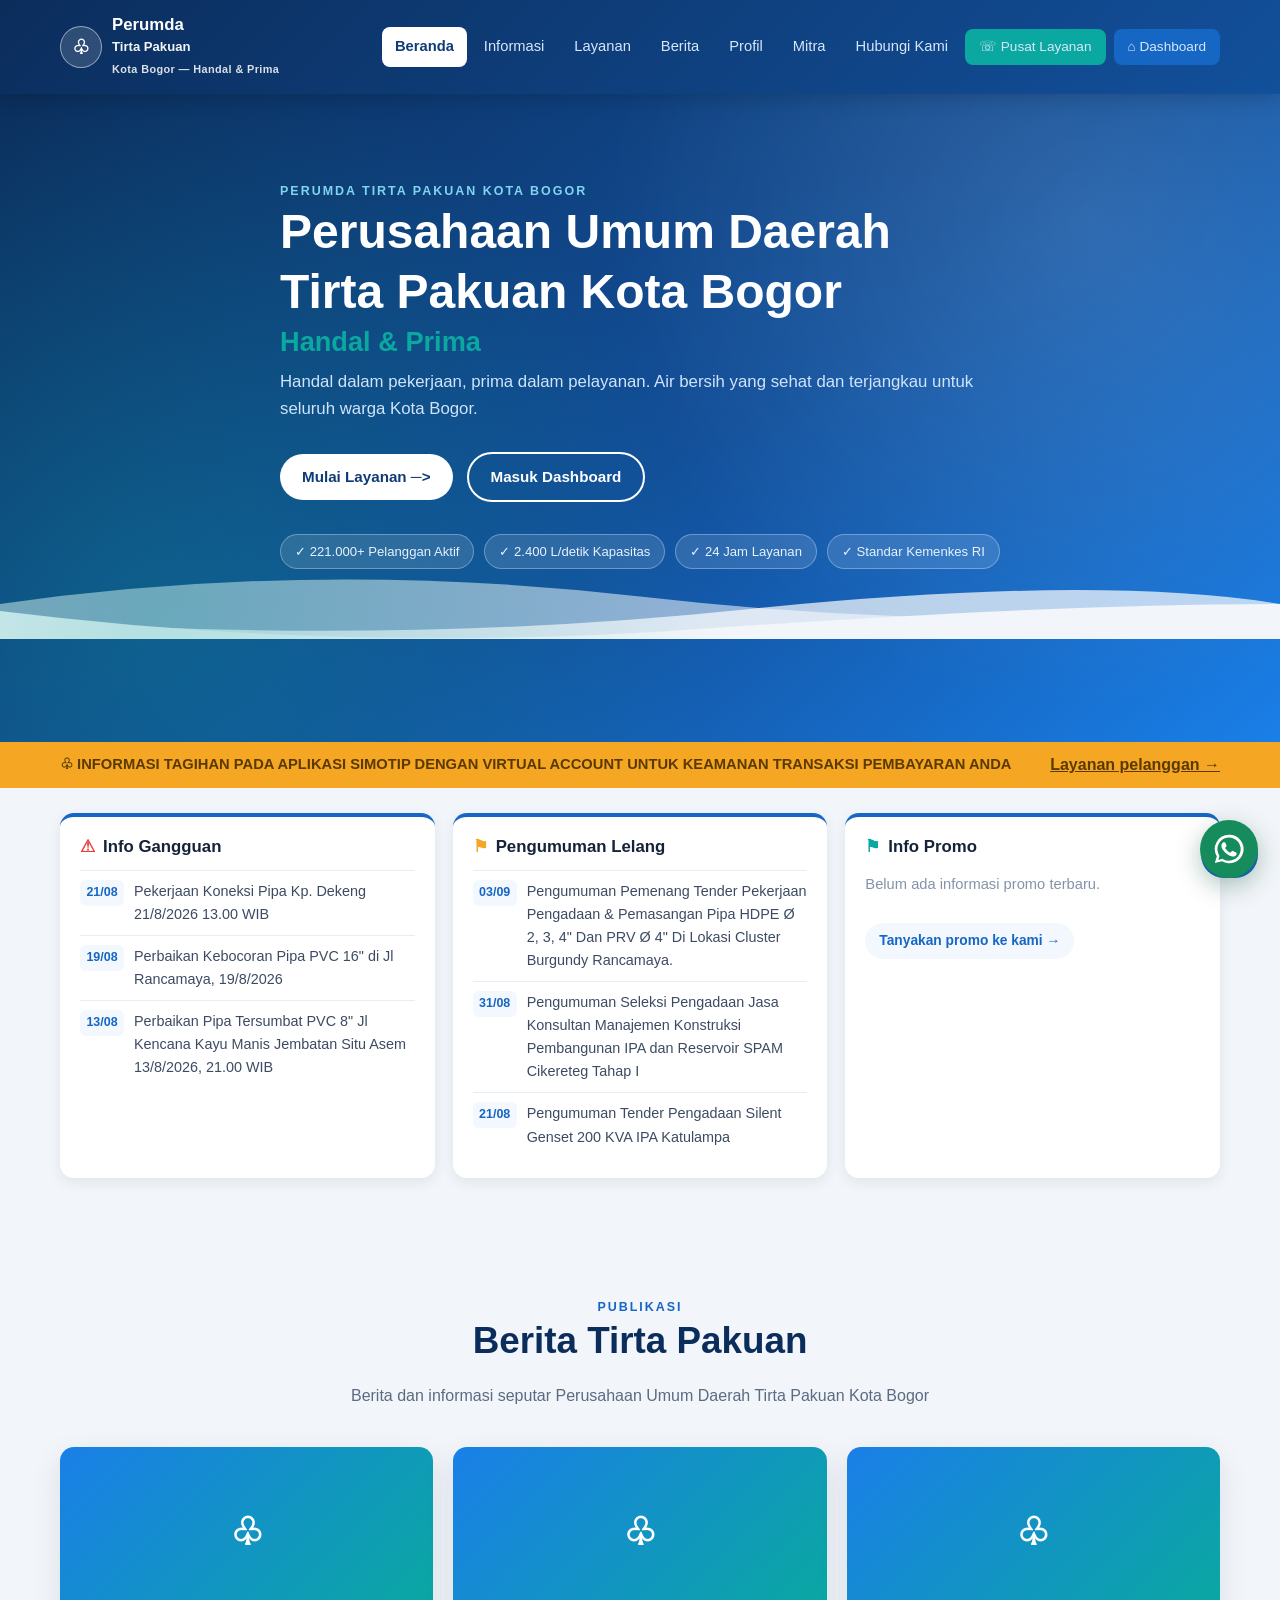
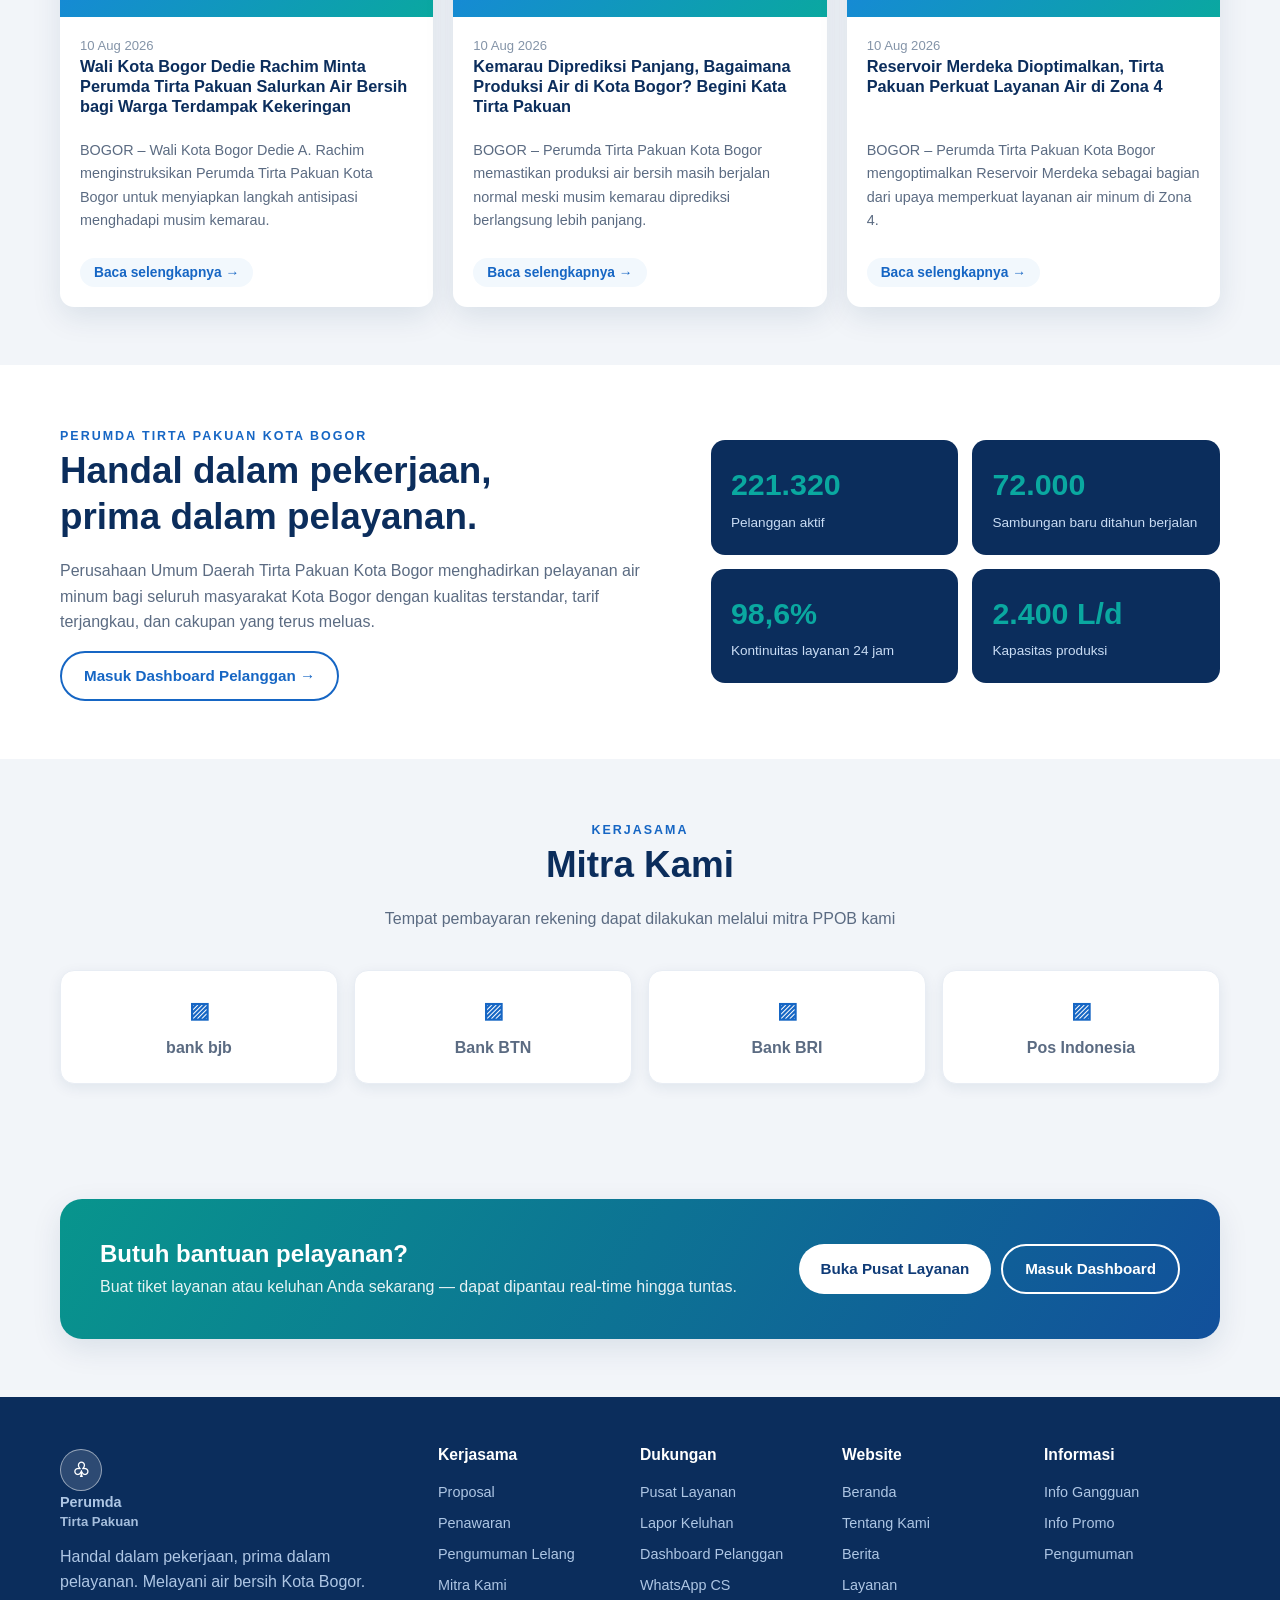
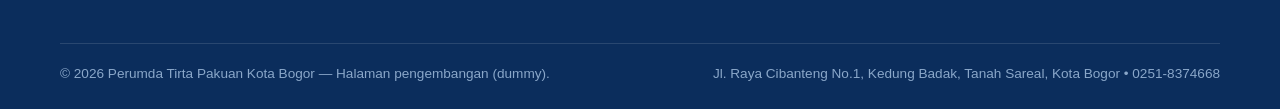
==== index.html @ 68ece41f "saved" ====
<!DOCTYPE html>
<html lang="id">
<head>
<meta charset="UTF-8">
<meta name="viewport" content="width=device-width, initial-scale=1">
<title>Perumda Tirta Pakuan Kota Bogor — Handal & Prima</title>
<link rel="icon" href="data:image/svg+xml,<svg xmlns='http://www.w3.org/2000/svg' viewBox='0 0 100 100'><circle cx='50' cy='50' r='48' fill='%230f3b77'/><text x='50' y='68' font-size='52' text-anchor='middle' fill='%23fff'>♧</text></svg>">
<link rel="stylesheet" href="css/style.css">
</head>
<body>
<header class="site-header" id="top">
  <div class="container nav-bar">
    <a class="brand" href="index.html" aria-label="Tirta Pakuan beranda">
      <span class="brand-logo">♧</span>
      <span>Perumda <b>Tirta Pakuan</b><small>Kota Bogor — Handal & Prima</small></span>
    </a>
    <button class="menu-toggle" aria-label="Buka navigasi" aria-expanded="false">☰</button>
    <nav class="nav-links" aria-label="Navigasi utama" id="mainNav">
      <a href="#beranda" class="active">Beranda</a>
      <a href="#informasi">Informasi</a>
      <a href="layanan.html">Layanan</a>
      <a href="#berita">Berita</a>
      <a href="#profil">Profil</a>
      <a href="#mitra">Mitra</a>
      <a href="#kontak">Hubungi Kami</a>
      <div class="nav-actions">
        <a class="btn teal small" href="ticketing.html">☏ Pusat Layanan</a>
        <a class="btn small" href="dashboard.html">⌂ Dashboard</a>
      </div>
    </nav>
  </div>
</header>

<main>
  <section class="hero" id="beranda">
    <div class="container hero-content">
      <span class="eyebrow" style="color:#7fd4ee">PERUMDA TIRTA PAKUAN KOTA BOGOR</span>
      <h1>Perusahaan Umum Daerah<br>Tirta Pakuan Kota Bogor</h1>
      <h2>Handal &amp; Prima</h2>
      <p>Handal dalam pekerjaan, prima dalam pelayanan. Air bersih yang sehat dan terjangkau untuk seluruh warga Kota Bogor.</p>
      <div class="hero-actions">
        <a class="btn white" href="layanan.html">Mulai Layanan ─></a>
        <a class="btn ghost" href="dashboard.html" style="border-color:#fff;color:#fff">Masuk Dashboard</a>
      </div>
      <div class="hero-badges">
        <span>✓ 221.000+ Pelanggan Aktif</span>
        <span>✓ 2.400 L/detik Kapasitas</span>
        <span>✓ 24 Jam Layanan</span>
        <span>✓ Standar Kemenkes RI</span>
      </div>
    </div>
    <svg class="wave" viewBox="0 0 1920 140" preserveAspectRatio="none" aria-hidden="true">
      <path fill="#ffffff88" d="M0 70 Q470 -20 960 55 T1920 75 V140 H0Z"></path>
      <path fill="#ffffffb3" d="M0 100 Q580 155 1110 82 T1920 70 V140 H0Z"></path>
      <path fill="#f2f5f9" d="M0 84 Q520 170 1050 120 T1920 70 V140 H0Z"></path>
    </svg>
  </section>

  <div class="ticker">
    <div class="container ticker-inner">
      <p>♧ INFORMASI TAGIHAN PADA APLIKASI SIMOTIP DENGAN VIRTUAL ACCOUNT UNTUK KEAMANAN TRANSAKSI PEMBAYARAN ANDA</p>
      <a href="layanan.html">Layanan pelanggan →</a>
    </div>
  </div>

  <section class="information" id="informasi" style="padding-top:1.6rem">
    <div class="container">
      <div class="info-grid">
        <article class="info-card">
          <h3><span class="info-icon" style="color:var(--danger)">⚠</span>Info Gangguan</h3>
          <a class="info-row" href="ticketing.html"><time>21/08</time><span>Pekerjaan Koneksi Pipa Kp. Dekeng<br>21/8/2026 13.00 WIB</span></a>
          <a class="info-row" href="ticketing.html"><time>19/08</time><span>Perbaikan Kebocoran Pipa PVC 16&quot; di Jl Rancamaya, 19/8/2026</span></a>
          <a class="info-row" href="ticketing.html"><time>13/08</time><span>Perbaikan Pipa Tersumbat PVC 8&quot; Jl Kencana Kayu Manis Jembatan Situ Asem 13/8/2026, 21.00 WIB</span></a>
        </article>
        <article class="info-card">
          <h3><span class="info-icon">⚑</span>Pengumuman Lelang</h3>
          <a class="info-row" href="#berita"><time>03/09</time><span>Pengumuman Pemenang Tender Pekerjaan Pengadaan &amp; Pemasangan Pipa HDPE Ø 2, 3, 4&quot; Dan PRV Ø 4&quot; Di Lokasi Cluster Burgundy Rancamaya.</span></a>
          <a class="info-row" href="#berita"><time>31/08</time><span>Pengumuman Seleksi Pengadaan Jasa Konsultan Manajemen Konstruksi Pembangunan IPA dan Reservoir SPAM Cikereteg Tahap I</span></a>
          <a class="info-row" href="#berita"><time>21/08</time><span>Pengumuman Tender Pengadaan Silent Genset 200 KVA IPA Katulampa</span></a>
        </article>
        <article class="info-card promo">
          <h3><span class="info-icon" style="color:var(--teal-500)">⚑</span>Info Promo</h3>
          <p class="empty">Belum ada informasi promo terbaru.</p>
          <a class="read" href="ticketing.html" style="margin-top:12px;display:inline-block">Tanyakan promo ke kami →</a>
        </article>
      </div>
    </div>
  </section>

  <section class="information" id="berita">
    <div class="container">
      <div class="section-heading">
        <span class="eyebrow">PUBLIKASI</span>
        <h2>Berita Tirta Pakuan</h2>
        <p>Berita dan informasi seputar Perusahaan Umum Daerah Tirta Pakuan Kota Bogor</p>
      </div>
      <div class="news-grid">
        <article class="news-card">
          <div class="news-img">♧</div>
          <div class="news-body">
            <time>10 Aug 2026</time>
            <h3>Wali Kota Bogor Dedie Rachim Minta Perumda Tirta Pakuan Salurkan Air Bersih bagi Warga Terdampak Kekeringan</h3>
            <p>BOGOR – Wali Kota Bogor Dedie A. Rachim menginstruksikan Perumda Tirta Pakuan Kota Bogor untuk menyiapkan langkah antisipasi menghadapi musim kemarau.</p>
            <button class="read" data-article="0">Baca selengkapnya <span>→</span></button>
          </div>
        </article>
        <article class="news-card">
          <div class="news-img">♧</div>
          <div class="news-body">
            <time>10 Aug 2026</time>
            <h3>Kemarau Diprediksi Panjang, Bagaimana Produksi Air di Kota Bogor? Begini Kata Tirta Pakuan</h3>
            <p>BOGOR – Perumda Tirta Pakuan Kota Bogor memastikan produksi air bersih masih berjalan normal meski musim kemarau diprediksi berlangsung lebih panjang.</p>
            <button class="read" data-article="1">Baca selengkapnya <span>→</span></button>
          </div>
        </article>
        <article class="news-card">
          <div class="news-img">♧</div>
          <div class="news-body">
            <time>10 Aug 2026</time>
            <h3>Reservoir Merdeka Dioptimalkan, Tirta Pakuan Perkuat Layanan Air di Zona 4</h3>
            <p>BOGOR – Perumda Tirta Pakuan Kota Bogor mengoptimalkan Reservoir Merdeka sebagai bagian dari upaya memperkuat layanan air minum di Zona 4.</p>
            <button class="read" data-article="2">Baca selengkapnya <span>→</span></button>
          </div>
        </article>
      </div>
    </div>
  </section>

  <section class="profile" id="profil" style="background:#fff">
    <div class="container profile-grid">
      <div>
        <span class="eyebrow">PERUMDA TIRTA PAKUAN KOTA BOGOR</span>
        <h2 style="font-size:clamp(1.6rem,3vw,2.3rem);color:var(--blue-900)">Handal dalam pekerjaan,<br>prima dalam pelayanan.</h2>
        <p style="color:var(--gray-600)">Perusahaan Umum Daerah Tirta Pakuan Kota Bogor menghadirkan pelayanan air minum bagi seluruh masyarakat Kota Bogor dengan kualitas terstandar, tarif terjangkau, dan cakupan yang terus meluas.</p>
        <a class="btn ghost" href="dashboard.html">Masuk Dashboard Pelanggan →</a>
      </div>
      <div class="profile-cards">
        <div class="profile-card"><div class="num">221.320</div><span>Pelanggan aktif</span></div>
        <div class="profile-card"><div class="num">72.000</div><span>Sambungan baru ditahun berjalan</span></div>
        <div class="profile-card"><div class="num">98,6%</div><span>Kontinuitas layanan 24 jam</span></div>
        <div class="profile-card"><div class="num">2.400 L/d</div><span>Kapasitas produksi</span></div>
      </div>
    </div>
  </section>

  <section class="partners" id="mitra">
    <div class="container">
      <div class="section-heading">
        <span class="eyebrow">KERJASAMA</span>
        <h2>Mitra Kami</h2>
        <p>Tempat pembayaran rekening dapat dilakukan melalui mitra PPOB kami</p>
      </div>
      <div class="partner-grid">
        <div class="partner"><span class="mark">▨</span>bank bjb</div>
        <div class="partner"><span class="mark">▨</span>Bank BTN</div>
        <div class="partner"><span class="mark">▨</span>Bank BRI</div>
        <div class="partner"><span class="mark">▨</span>Pos Indonesia</div>
      </div>
    </div>
  </section>

  <section>
    <div class="container">
      <div class="cta-banner">
        <div>
          <h2>Butuh bantuan pelayanan?</h2>
          <p>Buat tiket layanan atau keluhan Anda sekarang — dapat dipantau real-time hingga tuntas.</p>
        </div>
        <div style="display:flex;gap:10px;flex-wrap:wrap">
          <a class="btn white" href="ticketing.html">Buka Pusat Layanan</a>
          <a class="btn ghost" href="dashboard.html" style="border-color:#fff;color:#fff">Masuk Dashboard</a>
        </div>
      </div>
    </div>
  </section>
</main>

<footer class="site-footer" id="kontak">
  <div class="container">
    <div class="footer-grid">
      <div class="footer-brand">
        <a class="brand" href="#top"><span class="brand-logo">♧</span> <span>Perumda <b>Tirta Pakuan</b></span></a>
        <p style="margin-top:10px">Handal dalam pekerjaan, prima dalam pelayanan. Melayani air bersih Kota Bogor.</p>
      </div>
      <div>
        <h3>Kerjasama</h3>
        <a href="#mitra">Proposal</a>
        <a href="#mitra">Penawaran</a>
        <a href="#berita">Pengumuman Lelang</a>
        <a href="#mitra">Mitra Kami</a>
      </div>
      <div>
        <h3>Dukungan</h3>
        <a href="ticketing.html">Pusat Layanan</a>
        <a href="ticketing.html?type=keluhan">Lapor Keluhan</a>
        <a href="dashboard.html">Dashboard Pelanggan</a>
        <a href="https://wa.me/6285810818437?text=Halo%20CS%20Tirta%20Pakuan%2C%20saya%20ingin%20bertanya%20tentang%20layanan%20pelanggan." target="_blank" rel="noopener noreferrer">WhatsApp CS</a>
      </div>
      <div>
        <h3>Website</h3>
        <a href="#beranda">Beranda</a>
        <a href="#profil">Tentang Kami</a>
        <a href="#berita">Berita</a>
        <a href="layanan.html">Layanan</a>
      </div>
      <div>
        <h3>Informasi</h3>
        <a href="#informasi">Info Gangguan</a>
        <a href="#informasi">Info Promo</a>
        <a href="#informasi">Pengumuman</a>
      </div>
    </div>
    <div class="footer-bottom">
      <span>© 2026 Perumda Tirta Pakuan Kota Bogor — Halaman pengembangan (dummy).</span>
      <span>Jl. Raya Cibanteng No.1, Kedung Badak, Tanah Sareal, Kota Bogor • 0251-8374668</span>
    </div>
  </div>
</footer>

<a class="btn back-top" href="#top" aria-label="Kembali ke atas">⌃</a>

<div class="modal-backdrop" id="article-modal">
  <div class="modal modal-xl">
    <div class="modal-head">
      <h3 id="article-title"></h3>
      <button class="modal-close" data-close="article-modal" aria-label="Tutup">×</button>
    </div>
    <div class="news-img" style="height:120px"></div>
    <div class="mt-2"><time class="muted small" id="article-date"></time></div>
    <p id="article-text" style="color:var(--gray-600);margin-top:8px"></p>
    <p class="small muted">Ringkasan berdasarkan referensi yang diberikan — versi pengembangan dummy.</p>
  </div>
</div>

<script src="js/main.js"></script>
<script>
  const ARTICLES = [
    {
      title: "Wali Kota Bogor Minta Tirta Pakuan Salurkan Air Bersih bagi Warga Terdampak Kekeringan",
      date: "10 Aug 2026",
      text: "BOGOR – Wali Kota Bogor Dedie A. Rachim menginstruksikan Perumda Tirta Pakuan Kota Bogor untuk menyiapkan langkah antisipasi menghadapi musim kemarau yang diprediksi berlangsung panjang. Perumda menyiapkan armada mobil tangki siaga untuk wilayah yang dilaporkan mengalami kekeringan, berkoordinasi dengan kecamatan dan kelurahan setempat."
    },
    {
      title: "Kemarau Diprediksi Panjang, Bagaimana Produksi Air di Kota Bogor?",
      date: "10 Aug 2026",
      text: "BOGOR – Perumda Tirta Pakuan Kota Bogor memastikan produksi air bersih masih berjalan normal meski musim kemarau diprediksi lebih panjang. Seluruh instalasi pengolahan air (IPA) beroperasi sesuai kapasitas dan pihaknya mengimbau pelanggan untuk bijak menggunakan air."
    },
    {
      title: "Reservoir Merdeka Dioptimalkan, Tirta Pakuan Perkuat Layanan Air di Zona 4",
      date: "10 Aug 2026",
      text: "BOGOR – Perumda Tirta Pakuan Kota Bogor mengoptimalkan Reservoir Merdeka sebagai bagian dari upaya memperkuat layanan air minum di Zona 4. Optimalisasi bertujuan meningkatkan tekanan dan kontinuitas pasokan bagi pelanggan di kawasan tersebut."
    }
  ];

  document.querySelectorAll('.menu-toggle').forEach(btn => btn.addEventListener('click', () => document.getElementById('mainNav').classList.toggle('open')));

  document.querySelectorAll('.nav-links a').forEach(a => a.addEventListener('click', () => {
    document.querySelectorAll('.nav-links a').forEach(x => x.classList.remove('active'));
    a.classList.add('active');
    document.getElementById('mainNav').classList.remove('open');
  }));

  function openArticle(i) {
    const a = ARTICLES[i];
    document.getElementById('article-title').textContent = a.title;
    document.getElementById('article-date').textContent = a.date;
    document.getElementById('article-text').textContent = a.text;
    document.getElementById('article-modal').classList.add('open');
  }
  document.querySelectorAll('.read[data-article]').forEach(b => b.addEventListener('click', () => openArticle(Number(b.dataset.article))));
  document.querySelectorAll('[data-close]').forEach(b => b.addEventListener('click', () => document.getElementById(b.dataset.close).classList.remove('open')));
</script>
</body>
</html>
---- css/style.css ----
:root {
  --blue-900: #0b2d5c;
  --blue-800: #0f3b77;
  --blue-700: #12509b;
  --blue-600: #1666c4;
  --blue-500: #1a7fe8;
  --blue-100: #e1effa;
  --blue-50: #f2f8fd;
  --teal-500: #0aa8a0;
  --teal-600: #08958d;
  --amber: #f5a623;
  --amber-bg: #fff7e6;
  --danger: #e5403c;
  --danger-bg: #fdeeec;
  --green: #2e9d5b;
  --green-bg: #eaf8f0;
  --gray-900: #152238;
  --gray-700: #3d4b62;
  --gray-600: #5b6b82;
  --gray-500: #8494a8;
  --gray-300: #d9e0ea;
  --gray-200: #e8edf4;
  --gray-100: #f2f5f9;
  --white: #ffffff;
  --radius: 14px;
  --radius-sm: 9px;
  --shadow: 0 10px 30px rgba(11, 45, 92, 0.10);
  --shadow-sm: 0 4px 14px rgba(11, 45, 92, 0.08);
}

* { box-sizing: border-box; }

html { scroll-behavior: smooth; }

body {
  margin: 0;
  font-family: "Segoe UI", -apple-system, BlinkMacSystemFont, Roboto, Helvetica, Arial, sans-serif;
  color: var(--gray-900);
  background: var(--gray-100);
  line-height: 1.6;
}

a { color: var(--blue-600); text-decoration: none; }
a:hover { text-decoration: none; }

img { max-width: 100%; }

.container { width: min(1160px, 92%); margin: 0 auto; }

h1, h2, h3, h4 { line-height: 1.25; margin: 0 0 0.5em; }

button { font-family: inherit; }

/* ---------- Buttons ---------- */
.btn {
  display: inline-flex;
  align-items: center;
  justify-content: center;
  gap: 8px;
  padding: 11px 22px;
  border-radius: 999px;
  border: none;
  cursor: pointer;
  font-weight: 600;
  font-size: 0.95rem;
  transition: 0.2s;
  background: var(--blue-600);
  color: #fff;
  text-decoration: none;
}
.btn:hover { background: var(--blue-700); color: #fff; transform: translateY(-1px); }
.btn.ghost { background: transparent; color: var(--blue-600); border: 2px solid var(--blue-600); }
.btn.ghost:hover { background: var(--blue-50); }
.btn.white { background: #fff; color: var(--blue-800); }
.btn.white:hover { background: var(--blue-100); }
.btn.teal { background: var(--teal-500); }
.btn.teal:hover { background: var(--teal-600); }
.btn.danger { background: var(--danger); }
.btn.danger:hover { background: #c83430; }
.btn.small { padding: 7px 14px; font-size: 0.85rem; }
.btn.block { width: 100%; }
.btn[disabled] { opacity: 0.5; cursor: not-allowed; transform: none; }

.eyebrow {
  text-transform: uppercase;
  letter-spacing: 2px;
  font-size: 0.78rem;
  font-weight: 700;
  color: var(--blue-600);
}

.section-heading { text-align: center; max-width: 680px; margin: 0 auto 2.4rem; }
.section-heading h2 { font-size: clamp(1.7rem, 3vw, 2.3rem); color: var(--blue-900); }
.section-heading p { color: var(--gray-600); margin: 0; }

section { padding: 3.6rem 0; }

/* ---------- Header ---------- */
.site-header {
  background: linear-gradient(135deg, var(--blue-900), var(--blue-700));
  position: sticky;
  top: 0;
  z-index: 50;
  box-shadow: 0 4px 20px rgba(0,0,0,0.18);
}
.nav-bar {
  display: flex;
  align-items: center;
  justify-content: space-between;
  gap: 18px;
  padding: 12px 0;
}
.brand { display: flex; align-items: center; gap: 10px; color: #fff; font-weight: 800; font-size: 1.05rem; }
.brand-logo {
  width: 42px; height: 42px;
  display: grid; place-items: center;
  background: rgba(255,255,255,0.14);
  border: 1.5px solid rgba(255,255,255,0.5);
  border-radius: 50%;
  color: #fff; font-weight: 800; font-size: 1.25rem;
}
.brand b { font-size: 0.82rem; font-weight: 600; display: block; line-height: 1.2; opacity: 0.95; }
.brand small { font-size: 0.68rem; opacity: 0.85; letter-spacing: 0.4px; }
.nav-links { display: flex; gap: 4px; align-items: center; flex-wrap: wrap; }
.nav-links a {
  color: #d7e7fb;
  padding: 8px 13px;
  border-radius: 8px;
  font-size: 0.92rem;
  font-weight: 500;
}
.nav-links a:hover { background: rgba(255,255,255,0.12); color: #fff; }
.nav-links a.active { background: #fff; color: var(--blue-800); font-weight: 700; }
.nav-actions { display: flex; gap: 8px; }
.menu-toggle {
  border: none;
  background: rgba(255,255,255,0.14);
  color: #fff;
  font-size: 1.5rem;
  display: none;
  border-radius: 8px;
  padding: 2px 12px;
  cursor: pointer;
}

/* ---------- Hero ---------- */
.hero {
  background: linear-gradient(140deg, var(--blue-900), var(--blue-700) 55%, var(--blue-500));
  color: #fff;
  padding: 5.2rem 0 6.5rem;
  position: relative;
  overflow: hidden;
}
.hero::after {
  content: "";
  position: absolute;
  inset: 0;
  background:
    radial-gradient(circle at 85% 20%, rgba(255,255,255,0.12), transparent 40%),
    radial-gradient(circle at 12% 80%, rgba(10,168,160,0.28), transparent 45%);
  pointer-events: none;
}
.hero-content { position: relative; z-index: 2; max-width: 720px; }
.hero h1 { font-size: clamp(1.9rem, 4.4vw, 3rem); margin-bottom: 0.2rem; }
.hero h2 { color: var(--teal-500); font-size: clamp(1.2rem, 2.4vw, 1.7rem); margin-bottom: 0.6rem; }
.hero p { color: #cfe4fb; font-size: 1.05rem; margin: 0 0 1.8rem; }
.hero-actions { display: flex; gap: 14px; flex-wrap: wrap; align-items: center; }
.hero-badges { display: flex; gap: 10px; flex-wrap: wrap; margin-top: 2rem; }
.hero-badges span {
  background: rgba(255,255,255,0.12);
  border: 1px solid rgba(255,255,255,0.3);
  padding: 6px 14px;
  border-radius: 999px;
  font-size: 0.82rem;
  color: #e6f2ff;
}
.wave { display: block; width: 100%; height: 70px; margin-bottom: -1px; }

/* ---------- Ticker ---------- */
.ticker { background: var(--amber); color: #5a3a00; display: flex; align-items: center; }
.ticker-inner {
  display: flex; align-items: center; justify-content: space-between; gap: 18px;
  padding: 10px 0; flex-wrap: wrap;
}
.ticker-inner p { margin: 0; font-weight: 600; font-size: 0.92rem; }
.ticker-inner a { color: #5a3a00; font-weight: 800; text-decoration: underline; white-space: nowrap; }

/* ---------- Cards / sections ---------- */
.info-grid { display: grid; grid-template-columns: repeat(3, 1fr); gap: 18px; }
.info-card {
  background: #fff; border-radius: var(--radius); padding: 20px; box-shadow: var(--shadow-sm);
  border-top: 4px solid var(--blue-600);
}
.info-card h3 { display: flex; align-items: center; gap: 8px; font-size: 1.05rem; margin-bottom: 12px; }
.info-icon { color: var(--amber); }
.info-card.promo h3 { border-top-color: transparent; }
.info-row {
  display: flex; gap: 10px; align-items: flex-start; padding: 9px 0;
  border-top: 1px solid var(--gray-200); color: var(--gray-700); font-size: 0.9rem;
}
.info-row time {
  flex: 0 0 44px; background: var(--blue-50); color: var(--blue-600);
  font-weight: 700; font-size: 0.78rem; border-radius: 6px; padding: 3px 6px; text-align: center;
}
.info-row:hover { color: var(--blue-700); }
.empty { color: var(--gray-500); font-size: 0.92rem; }

.news-grid { display: grid; grid-template-columns: repeat(3, 1fr); gap: 20px; }
.news-card {
  background: #fff; border-radius: var(--radius); overflow: hidden; box-shadow: var(--shadow);
  display: flex; flex-direction: column;
}
.news-img { height: 170px; background: linear-gradient(135deg, var(--blue-500), var(--teal-500)); display: grid; place-items: center; color: #fff; font-size: 2.4rem; font-weight: 800; }
.news-body { padding: 18px 20px 20px; display: flex; flex-direction: column; flex: 1; }
.news-body time { color: var(--gray-500); font-size: 0.82rem; }
.news-body h3 { font-size: 1.02rem; color: var(--blue-900); flex: 1; }
.news-body p { font-size: 0.9rem; color: var(--gray-600); flex: 1; }
.read {
  align-self: flex-start; margin-top: 12px; border: none; background: var(--blue-50);
  color: var(--blue-600); font-weight: 700; padding: 7px 14px; border-radius: 999px;
  cursor: pointer; font-size: 0.86rem;
}
.read:hover { background: var(--blue-600); color: #fff; }

/* ---------- Services ---------- */
.services { background: linear-gradient(180deg, var(--white), var(--blue-50)); }
.service-grid { display: grid; grid-template-columns: repeat(3, 1fr); gap: 18px; }
.service-card {
  background: #fff; border-radius: var(--radius); padding: 24px; box-shadow: var(--shadow-sm);
  display: flex; flex-direction: column; gap: 6px; transition: 0.2s;
  border: 1px solid var(--gray-200); text-align: left;
  color: var(--gray-900); cursor: pointer; font-family: inherit;
}
.service-card:hover { transform: translateY(-4px); box-shadow: var(--shadow); border-color: var(--blue-600); color: var(--gray-900); }
.service-card .icon {
  width: 52px; height: 52px; border-radius: 14px; display: grid; place-items: center;
  background: var(--blue-50); color: var(--blue-600); font-size: 1.5rem; margin-bottom: 6px;
}
.service-card h3 { font-size: 1.05rem; margin: 0; }
.service-card small { color: var(--gray-500); }
.service-card .cta { color: var(--blue-600); font-weight: 700; font-size: 0.86rem; margin-top: 6px; }

.profile-grid { display: grid; grid-template-columns: 1.2fr 1fr; gap: 40px; align-items: center; }
.profile-cards { display: grid; grid-template-columns: repeat(2, 1fr); gap: 14px; }
.profile-card { background: var(--blue-900); color: #fff; border-radius: var(--radius); padding: 20px; }
.profile-card .num { font-size: 1.9rem; font-weight: 800; color: var(--teal-500); }
.profile-card span { font-size: 0.85rem; color: #c9dcf4; }

.partner-grid { display: grid; grid-template-columns: repeat(4, 1fr); gap: 16px; }
.partner {
  background: #fff; border: 1px solid var(--gray-200); border-radius: var(--radius);
  padding: 22px; text-align: center; font-weight: 700; color: var(--gray-600); box-shadow: var(--shadow-sm);
}
.partner .mark { font-size: 1.4rem; display: block; margin-bottom: 6px; color: var(--blue-600); }

/* ---------- CTA banner ---------- */
.cta-banner {
  background: linear-gradient(120deg, var(--teal-600), var(--blue-700));
  border-radius: 22px; padding: 40px; color: #fff;
  display: flex; align-items: center; justify-content: space-between; gap: 24px; flex-wrap: wrap;
  box-shadow: var(--shadow);
}
.cta-banner h2 { margin-bottom: 0.3rem; }
.cta-banner p { margin: 0; opacity: 0.9; }

/* ---------- Footer ---------- */
.site-footer { background: var(--blue-900); color: #aec6e4; padding: 3rem 0 1.5rem; }
.footer-grid { display: grid; grid-template-columns: 2fr 1fr 1fr 1fr 1fr; gap: 26px; }
.footer-grid h3 { color: #fff; font-size: 0.98rem; margin-bottom: 12px; }
.footer-grid a { display: block; color: #aec6e4; padding: 4px 0; font-size: 0.9rem; }
.footer-grid a:hover { color: #fff; }
.footer-bottom {
  border-top: 1px solid rgba(255,255,255,0.12); margin-top: 2rem; padding-top: 1.2rem;
  font-size: 0.85rem; color: #8aa7c9; display: flex; justify-content: space-between; gap: 12px; flex-wrap: wrap;
}
.back-top { position: fixed; right: 22px; bottom: 22px; z-index: 40; }

/* ---------- Badges & chips ---------- */
.chip {
  display: inline-block; padding: 4px 12px; border-radius: 999px; font-size: 0.76rem;
  font-weight: 700; white-space: nowrap;
}
.chip.blue { background: var(--blue-100); color: var(--blue-700); }
.chip.teal { background: var(--green-bg); color: var(--green); }
.chip.amber { background: var(--amber-bg); color: #9a6500; }
.chip.danger { background: var(--danger-bg); color: var(--danger); }
.chip.gray { background: var(--gray-200); color: var(--gray-600); }

/* ---------- Forms ---------- */
.field { margin-bottom: 16px; }
.field label { display: block; font-weight: 600; font-size: 0.88rem; margin-bottom: 6px; color: var(--gray-700); }
.field small { color: var(--gray-500); }
.input, .select, .textarea {
  width: 100%; padding: 11px 14px; border: 1.5px solid var(--gray-300); border-radius: var(--radius-sm);
  font-size: 0.95rem; background: #fff; color: var(--gray-900); font-family: inherit;
}
.input:focus, .select:focus, .textarea:focus { outline: none; border-color: var(--blue-500); box-shadow: 0 0 0 3px var(--blue-100); }
.textarea { resize: vertical; min-height: 110px; }
.form-grid-2 { display: grid; grid-template-columns: 1fr 1fr; gap: 0 16px; }

/* ---------- Cards generic ---------- */
.card {
  background: #fff; border-radius: var(--radius); box-shadow: var(--shadow-sm);
  border: 1px solid var(--gray-200); padding: 20px;
}
.card h3, .card h2 { color: var(--blue-900); }
.card-header { display: flex; align-items: center; justify-content: space-between; gap: 10px; margin-bottom: 14px; }
.card-header h3 { margin: 0; font-size: 1.05rem; }
.card-header .sub { font-size: 0.82rem; color: var(--gray-500); }

.muted { color: var(--gray-500); }
.small { font-size: 0.85rem; }
.text-center { text-align: center; }
.mt-2 { margin-top: 1.2rem; }

/* ---------- Modal ---------- */
.modal-backdrop {
  position: fixed; inset: 0; background: rgba(11, 30, 60, 0.5); backdrop-filter: blur(2px);
  display: none; align-items: center; justify-content: center; z-index: 100; padding: 18px;
}
.modal-backdrop.open { display: flex; }
.modal {
  background: #fff; border-radius: 18px; padding: 26px; width: min(560px, 100%);
  max-height: 90vh; overflow: auto; box-shadow: 0 24px 60px rgba(0,0,0,0.3);
}
.modal-xl { width: min(860px, 100%); }
.modal-head { display: flex; justify-content: space-between; align-items: center; margin-bottom: 8px; }
.modal-head h3 { margin: 0; color: var(--blue-900); }
.modal-close { border: none; background: var(--gray-100); width: 34px; height: 34px; border-radius: 50%; font-size: 1.1rem; cursor: pointer; color: var(--gray-600); }
.modal-close:hover { background: var(--gray-200); }

/* ---------- Toast ---------- */
#toast-wrap { position: fixed; top: 18px; right: 18px; z-index: 200; display: flex; flex-direction: column; gap: 8px; }
.toast {
  background: var(--blue-900); color: #fff; padding: 12px 18px; border-radius: 12px;
  box-shadow: var(--shadow); animation: slideIn 0.3s; font-size: 0.9rem; max-width: 340px;
}
.toast.success { background: var(--green); }
.toast.error { background: var(--danger); }
@keyframes slideIn { from { transform: translateX(20px); opacity: 0; } to { transform: none; opacity: 1; } }

/* ---------- Auth / SSO ---------- */
.auth-page { min-height: 100vh; display: grid; place-items: center; background: linear-gradient(140deg, var(--blue-900), var(--blue-700)); padding: 24px; }
.auth-card { width: min(420px, 100%); background: #fff; border-radius: 20px; padding: 30px; box-shadow: 0 30px 80px rgba(0,0,0,0.35); }
.auth-brand { text-align: center; margin-bottom: 6px; }
.auth-card h1 { font-size: 1.4rem; text-align: center; color: var(--blue-900); }
.sso-btn {
  width: 100%; display: flex; align-items: center; justify-content: center; gap: 10px;
  padding: 12px; border-radius: var(--radius-sm); border: 1.5px solid var(--gray-300);
  background: #fff; cursor: pointer; font-weight: 600; font-size: 0.95rem; color: var(--gray-900);
  margin-top: 10px; transition: 0.15s;
}
.sso-btn:hover { border-color: var(--blue-500); background: var(--blue-50); }
.sso-btn .logo { width: 26px; height: 26px; border-radius: 6px; display: grid; place-items: center; color: #fff; font-size: 0.8rem; font-weight: 800; }
.role-picker { display: grid; grid-template-columns: repeat(3, 1fr); gap: 8px; margin: 14px 0 4px; }
.role-opt {
  border: 1.5px solid var(--gray-300); border-radius: var(--radius-sm); padding: 10px 6px;
  text-align: center; cursor: pointer; background: #fff; font-size: 0.8rem; transition: 0.15s;
}
.role-opt .ico { font-size: 1.3rem; display: block; margin-bottom: 3px; }
.role-opt.active { border-color: var(--blue-600); background: var(--blue-50); color: var(--blue-800); font-weight: 700; }
.divider { display: flex; align-items: center; gap: 12px; color: var(--gray-500); font-size: 0.82rem; margin: 18px 0; }
.divider::before, .divider::after { content: ""; flex: 1; height: 1px; background: var(--gray-200); }
.auth-note { text-align: center; font-size: 0.8rem; color: var(--gray-500); margin-top: 14px; }

/* ---------- Dashboard layout ---------- */
.dash-shell { min-height: 100vh; background: var(--gray-100); }
.dash-top {
  background: linear-gradient(90deg, var(--blue-900), var(--blue-700));
  color: #fff; position: sticky; top: 0; z-index: 60; box-shadow: 0 4px 20px rgba(0,0,0,0.18);
}
.dash-top-inner { display: flex; align-items: center; justify-content: space-between; gap: 14px; padding: 12px 0; flex-wrap: wrap; }
.dash-user { display: flex; align-items: center; gap: 10px; }
.avatar {
  width: 38px; height: 38px; border-radius: 50%; display: grid; place-items: center;
  background: var(--teal-500); color: #fff; font-weight: 800;
}
.dash-user .name { font-weight: 700; font-size: 0.95rem; line-height: 1.1; }
.dash-user .role { font-size: 0.75rem; opacity: 0.85; }
.dash-layout { display: grid; grid-template-columns: 250px 1fr; gap: 22px; padding: 24px 0 40px; align-items: start; }
.dash-side { position: sticky; top: 80px; }
.dash-side .nav-panel {
  background: #fff; border-radius: var(--radius); box-shadow: var(--shadow-sm);
  border: 1px solid var(--gray-200); overflow: hidden;
}
.nav-panel button {
  display: flex; align-items: center; gap: 10px; width: 100%; border: none; background: transparent;
  padding: 13px 18px; text-align: left; font-size: 0.92rem; font-weight: 600; color: var(--gray-700);
  cursor: pointer; border-bottom: 1px solid var(--gray-100); font-family: inherit;
}
.nav-panel button:last-child { border-bottom: none; }
.nav-panel button .ico { width: 22px; text-align: center; }
.nav-panel button:hover { background: var(--blue-50); color: var(--blue-700); }
.nav-panel button.active { background: var(--blue-600); color: #fff; }
.dash-main { min-width: 0; }
.dash-section { display: none; }
.dash-section.active { display: block; animation: fadeUp 0.3s; }
@keyframes fadeUp { from { opacity: 0; transform: translateY(8px); } to { opacity: 1; transform: none; } }

/* ---------- Stat cards ---------- */
.stat-grid { display: grid; grid-template-columns: repeat(4, 1fr); gap: 16px; }
.stat-card {
  background: #fff; border-radius: var(--radius); padding: 18px; box-shadow: var(--shadow-sm);
  border: 1px solid var(--gray-200); border-top: 4px solid var(--blue-500);
}
.stat-card .label { font-size: 0.8rem; color: var(--gray-500); font-weight: 600; text-transform: uppercase; letter-spacing: 0.4px; }
.stat-card .value { font-size: 1.8rem; font-weight: 800; color: var(--blue-900); line-height: 1.2; }
.stat-card .delta { font-size: 0.8rem; font-weight: 700; }
.stat-card .delta.up { color: var(--green); }
.stat-card .delta.down { color: var(--danger); }
.stat-card.teal { border-top-color: var(--teal-500); }
.stat-card.amber { border-top-color: var(--amber); }
.stat-card.green { border-top-color: var(--green); }

/* ---------- Mini charts ---------- */
.chart-bars { display: flex; align-items: flex-end; gap: 6px; height: 120px; margin-top: 12px; }
.chart-bars .bar {
  flex: 1; background: linear-gradient(180deg, var(--blue-500), var(--blue-700));
  border-radius: 6px 6px 2px 2px; position: relative; min-height: 4px;
  display: flex; align-items: flex-end; justify-content: center;
}
.chart-bars .bar:hover { filter: brightness(1.1); }
.chart-bars .bar em { position: absolute; bottom: -20px; font-style: normal; font-size: 0.68rem; color: var(--gray-500); text-align: center; width: 100%; }
.chart-bars .bar i { position: absolute; top: -22px; font-style: normal; font-size: 0.68rem; color: var(--blue-700); font-weight: 700; display: none; }
.chart-bars .bar:hover i { display: block; }
.chart-bars .bar.high { background: linear-gradient(180deg, var(--teal-500), var(--blue-700)); }
.chart-bars .bar.ok { background: linear-gradient(180deg, var(--green), var(--blue-600)); }
.chart-bars .bar.low { background: linear-gradient(180deg, var(--amber), #d98f00); }

.progress { height: 10px; border-radius: 999px; background: var(--gray-200); overflow: hidden; margin-top: 8px; }
.progress > div { height: 100%; border-radius: 999px; background: linear-gradient(90deg, var(--blue-500), var(--teal-500)); }

/* ---------- Tables ---------- */
.table-wrap { overflow-x: auto; }
table.table { width: 100%; border-collapse: collapse; font-size: 0.9rem; }
.table th, .table td { padding: 11px 12px; text-align: left; border-bottom: 1px solid var(--gray-200); }
.table th { background: var(--blue-50); color: var(--blue-900); font-size: 0.78rem; text-transform: uppercase; letter-spacing: 0.5px; white-space: nowrap; }
.table tr:hover td { background: var(--gray-100); }
.table .right { text-align: right; }

/* ---------- Timeline (tickets) ---------- */
.timeline { list-style: none; padding: 0; margin: 0; }
.timeline li { display: flex; gap: 12px; padding: 0 0 18px; position: relative; }
.timeline li::before { content: ""; position: absolute; left: 10px; top: 26px; bottom: 0; width: 2px; background: var(--gray-200); }
.timeline li:last-child::before { display: none; }
.timeline .dot { flex: 0 0 20px; width: 20px; height: 20px; border-radius: 50%; background: var(--blue-100); border: 2px solid var(--blue-600); margin-top: 2px; z-index: 1; }
.timeline li.done .dot { background: var(--green); border-color: var(--green); }
.timeline li.active .dot { background: var(--amber); border-color: #d98f00; box-shadow: 0 0 0 4px var(--amber-bg); }
.timeline .tl-body { flex: 1; }
.timeline .tl-body time { font-size: 0.76rem; color: var(--gray-500); }
.timeline .tl-body p { margin: 2px 0 0; font-size: 0.9rem; color: var(--gray-700); font-weight: 600; }

/* ---------- Stepper (new ticket) ---------- */
.stepper { display: flex; gap: 8px; margin-bottom: 22px; }
.step { flex: 1; text-align: center; padding: 10px; border-radius: var(--radius-sm); background: var(--gray-200); color: var(--gray-500); font-weight: 700; font-size: 0.85rem; }
.step .n { display: inline-flex; width: 22px; height: 22px; border-radius: 50%; background: #fff; align-items: center; justify-content: center; margin-right: 6px; }
.step.active { background: var(--blue-600); color: #fff; }
.step.done { background: var(--teal-600); color: #fff; }
.stepper b { display: block; font-size: 0.82rem; font-weight: 600; }

/* ---------- Segmented control ---------- */
.seg { display: inline-flex; background: var(--gray-200); border-radius: 999px; padding: 4px; gap: 4px; }
.seg button { border: none; background: transparent; padding: 8px 18px; border-radius: 999px; font-weight: 700; cursor: pointer; color: var(--gray-600); font-size: 0.88rem; }
.seg button.active { background: #fff; color: var(--blue-700); box-shadow: var(--shadow-sm); }

/* ---------- Ticket list ---------- */
.pill {
  display: inline-flex; align-items: center; gap: 6px; background: var(--blue-50); color: var(--blue-700);
  border-radius: 999px; padding: 5px 14px; font-weight: 700; font-size: 0.8rem;
}
.pill.teal { background: var(--green-bg); color: var(--green); }
.pill.amber { background: var(--amber-bg); color: #9a6500; }
.pill.danger { background: var(--danger-bg); color: var(--danger); }
.pill.gray { background: var(--gray-200); color: var(--gray-600); }

.ticket-row {
  display: flex; align-items: center; justify-content: space-between; gap: 14px;
  border: 1px solid var(--gray-200); border-radius: var(--radius); padding: 14px 16px;
  background: #fff; margin-bottom: 12px; cursor: pointer; transition: 0.15s; flex-wrap: wrap;
}
.ticket-row:hover { border-color: var(--blue-500); box-shadow: var(--shadow-sm); }
.ticket-row .t-info { display: flex; gap: 14px; align-items: flex-start; flex: 1; min-width: 220px; }
.ticket-row .t-symbol { width: 40px; height: 40px; border-radius: 12px; display: grid; place-items: center; background: var(--blue-50); color: var(--blue-600); font-size: 1.2rem; flex: 0 0 40px; }
.ticket-row .t-title { font-weight: 700; color: var(--gray-900); }
.ticket-row .t-meta { font-size: 0.8rem; color: var(--gray-500); margin-top: 3px; }
.ticket-progress { width: min(190px, 100%); font-size: .75rem; color: var(--gray-600); text-align: left; }
.ticket-progress > div:first-child { display: flex; justify-content: space-between; gap: 8px; }
.ticket-progress b { color: var(--blue-800); font-size: .76rem; }
.ticket-progress .progress { height: 7px; margin-top: 4px; }

/* ---------- Payment rows ---------- */
.pay-row {
  display: flex; justify-content: space-between; align-items: center; padding: 13px 15px;
  border: 1px solid var(--gray-200); border-radius: var(--radius-sm); margin-bottom: 10px; background: #fff; flex-wrap: wrap; gap: 8px;
}
.pay-row .amount { font-weight: 800; color: var(--blue-900); }

/* ---------- Notifications ---------- */
.notif { display: flex; gap: 12px; padding: 12px 0; border-bottom: 1px solid var(--gray-100); }
.notif .ico { width: 36px; height: 36px; border-radius: 10px; display: grid; place-items: center; flex: 0 0 36px; background: var(--blue-50); color: var(--blue-600); }
.notif.unread { background: var(--blue-50); border-radius: 10px; padding: 12px; }
.notif p { margin: 0; font-size: 0.88rem; }
.notif time { font-size: 0.76rem; color: var(--gray-400); }

.dash-grid-2 { display: grid; grid-template-columns: 1.4fr 1fr; gap: 18px; }
.dash-grid-2-eq { display: grid; grid-template-columns: 1fr 1fr; gap: 18px; }

/* ---------- Alerts & utility ---------- */
.alert { border-radius: var(--radius-sm); padding: 12px 14px; font-size: 0.9rem; margin-bottom: 14px; }
.alert--info { background: var(--blue-50); color: var(--blue-800); border: 1px solid var(--blue-100); }
.hidden { display: none !important; }
.step-pane { animation: fadeUp 0.2s; }

/* ---------- Feedback / rate ---------- */
.rate-stars { display: flex; gap: 6px; justify-content: center; }
.rate-stars button { font-size: 1.7rem; background: none; border: none; cursor: pointer; color: var(--gray-300); transition: 0.15s; }
.rate-stars button.on { color: var(--amber); }
.rate-stars button:hover { transform: scale(1.15); }

/* ---------- Responsive ---------- */
@media (max-width: 920px) {
  .service-grid, .news-grid, .stat-grid { grid-template-columns: repeat(2, 1fr); }
  .info-grid { grid-template-columns: 1fr; }
  .footer-grid { grid-template-columns: 1fr 1fr; }
  .dash-layout { grid-template-columns: 1fr; }
  .dash-side { position: static; }
  .dash-side .nav-panel { display: flex; flex-wrap: wrap; }
  .nav-panel button { flex: 1; min-width: 140px; }
  .profile-grid { grid-template-columns: 1fr; }
  .partner-grid { grid-template-columns: repeat(2, 1fr); }
  .dash-grid-2, .dash-grid-2-eq { grid-template-columns: 1fr; }
}
@media (max-width: 640px) {
  .menu-toggle { display: block; }
  .nav-links { display: none; width: 100%; flex-direction: column; }
  .nav-links.open { display: flex; }
  .service-grid, .news-grid, .stat-grid { grid-template-columns: 1fr; }
  .form-grid-2 { grid-template-columns: 1fr; }
  .profile-cards { grid-template-columns: 1fr; }
  .footer-grid { grid-template-columns: 1fr; }
  .role-picker { grid-template-columns: 1fr; }
  .image-preview-grid, .ticket-image-grid { grid-template-columns: repeat(2, minmax(0, 1fr)); }
  .login-ticket-gate, .ticket-dashboard-cta { align-items: flex-start; flex-direction: column; }
  .login-ticket-gate .btn { margin-left: 0; }
}

/* ================= Perumda Tirta Pakuan — Layanan & Ticketing v2 ================= */

/* ---------- Layanan detail (modal) ---------- */
.svc-ico {
  display: inline-grid; width: 34px; height: 34px; place-items: center;
  background: var(--blue-50); color: var(--blue-600); border-radius: 10px; font-size: 1.1rem;
}
.svc-desc { color: var(--gray-600); font-size: 0.95rem; margin: 4px 0 14px; }
.tabs { display: flex; flex-wrap: wrap; gap: 4px; border-bottom: 2px solid var(--gray-200); margin-bottom: 16px; }
.tabs-btn {
  border: none; background: transparent; padding: 10px 14px; font-weight: 700;
  font-size: 0.84rem; color: var(--gray-600); cursor: pointer; border-bottom: 3px solid transparent;
  margin-bottom: -2px; font-family: inherit;
}
.tabs-btn:hover { color: var(--blue-700); }
.tabs-btn.active { color: var(--blue-700); border-bottom-color: var(--blue-600); }
.tabs-pane { display: none; animation: fadeUp 0.2s; }
.tabs-pane.active { display: block; }
.rincian-item {
  display: flex; gap: 10px; align-items: flex-start; padding: 11px 2px;
  border-bottom: 1px solid var(--gray-200); font-size: 0.92rem; color: var(--gray-700);
}
.rincian-item .chip { flex: 0 0 auto; }
.jp-card {
  border: 1px solid var(--gray-200); border-radius: var(--radius-sm); padding: 13px 14px;
  margin-bottom: 10px; background: #fff;
}
.jp-card > div:not(:last-child) { margin-bottom: 4px; }
.est-badge {
  background: var(--amber-bg); border: 1px solid #f3e3bd; border-radius: var(--radius-sm);
  padding: 14px; color: #6b4a00; font-size: 0.92rem;
}

/* ---------- Wizard ceklis syarat / kontrak / jenis ---------- */
.check-list { list-style: none; padding: 0; margin: 0; }
.check-list li {
  display: flex; gap: 10px; padding: 10px 2px; border-bottom: 1px solid var(--gray-100);
  align-items: flex-start; font-size: 0.92rem; color: var(--gray-700);
}
.check-list li input { margin-top: 4px; flex: 0 0 16px; transform: scale(1.15); }
.check-list .agreement-check { padding: 14px; border: 1.5px solid var(--blue-100); border-radius: var(--radius-sm); background: var(--blue-50); }
.check-list .agreement-check input { margin: 5px 2px 0 2px; transform: scale(1.3); }
.agreement-check b, .agreement-check small { display: block; }
.agreement-check small { margin-top: 3px; color: var(--gray-500); font-size: .78rem; font-weight: 400; }
.ck-head { display: flex; align-items: center; justify-content: space-between; gap: 10px; margin: 18px 0 6px; }
.ck-head h4 { margin: 0; font-size: 0.98rem; color: var(--blue-900); }
.ck-head .ck-status { font-size: 0.78rem; color: var(--gray-500); font-weight: 600; }
.jp-select { display: grid; grid-template-columns: repeat(2, 1fr); gap: 10px; }
.jp-opt {
  border: 1.5px solid var(--gray-300); border-radius: var(--radius-sm); padding: 11px 13px;
  cursor: pointer; background: #fff; text-align: left; font-family: inherit; transition: 0.15s;
}
.jp-opt:hover { border-color: var(--blue-500); }
.jp-opt.active { border-color: var(--blue-600); background: var(--blue-50); }
.jp-opt b { display: block; color: var(--gray-900); }
.jp-opt small { color: var(--gray-500); }
.ck-note {
  background: var(--blue-50); border: 1px solid var(--blue-100); color: var(--blue-800);
  border-radius: var(--radius-sm); padding: 12px 14px; font-size: 0.9rem; margin-bottom: 6px;
}

/* ---------- Dokumen persyaratan ---------- */
.doc-row { display: flex; gap: 12px; align-items: flex-start; padding: 10px 2px; border-bottom: 1px solid var(--gray-100); }
.doc-row .chip { flex: 0 0 auto; margin-top: 2px; }
.doc-row .doc-actions { margin-left: auto; display: flex; gap: 8px; align-items: center; }
.doc-row input[type="checkbox"] { transform: scale(1.15); margin-top: 4px; }
.doc-file { display: block; color: var(--gray-500); font-size: 0.78rem; margin-top: 2px; }
.upload-mini { font-size: 0.75rem; color: var(--gray-500); }
.req-mark { font-style: normal; font-size: 0.7rem; color: var(--danger); font-weight: 700; margin-left: 6px; }
.opt-mark { font-style: normal; font-size: 0.7rem; color: var(--gray-500); font-weight: 700; margin-left: 6px; }
.progress-doc { height: 8px; border-radius: 999px; background: var(--gray-200); overflow: hidden; margin-top: 8px; }
.progress-doc > div { height: 100%; background: linear-gradient(90deg, var(--teal-500), var(--blue-600)); border-radius: 999px; transition: width .3s; }

/* ---------- Ringkasan kebutuhan ---------- */
.sum-body { font-size: 0.93rem; color: var(--gray-700); }
.sum-list { margin: 8px 0 8px; padding-left: 18px; }
.sum-list li { margin-bottom: 3px; }

/* ---------- Ticket modal (shared) ---------- */
.card.tcard { margin-bottom: 14px; }
.pills { display: flex; gap: 8px; flex-wrap: wrap; margin: 10px 0 4px; }
.stepper.sm { margin-bottom: 4px; }
.stepper.sm .step { padding: 7px 6px; font-size: 0.76rem; }
.ticket-actions { display: flex; gap: 10px; flex-wrap: wrap; margin-top: 14px; align-items: center; }
.biaya-line { display: flex; justify-content: space-between; align-items: center; font-weight: 700; color: var(--blue-900); }
.biaya-edit { display: flex; gap: 8px; margin-top: 10px; }
.biaya-edit input { flex: 1; min-width: 0; }

/* ---------- Lampiran foto keluhan ---------- */
.image-preview-grid, .ticket-image-grid { display: grid; grid-template-columns: repeat(3, minmax(0, 1fr)); gap: 10px; margin-top: 12px; }
.image-preview { position: relative; margin: 0; border: 1px solid var(--gray-200); border-radius: 10px; overflow: hidden; background: var(--gray-100); }
.image-preview img, .ticket-image img { display: block; width: 100%; height: 110px; object-fit: cover; }
.image-preview button { position: absolute; top: 6px; right: 6px; width: 28px; height: 28px; border: 0; border-radius: 50%; background: rgba(21,34,56,.82); color: #fff; font-size: 1.15rem; cursor: pointer; line-height: 1; }
.image-preview figcaption, .ticket-image span { display: block; padding: 6px 8px; color: var(--gray-600); font-size: .72rem; white-space: nowrap; overflow: hidden; text-overflow: ellipsis; }
.ticket-image { border: 1px solid var(--gray-200); border-radius: 10px; overflow: hidden; background: #fff; color: var(--gray-700); }
.ticket-image:hover { border-color: var(--blue-500); }

/* ---------- Pop-up verifikasi ---------- */
.verification-modal { border: 3px solid var(--amber); box-shadow: 0 28px 80px rgba(116,78,0,.28); animation: verificationFloat .35s ease-out; }
.verification-float { display: flex; align-items: center; gap: 12px; margin: 10px 0 16px; padding: 13px 15px; border-radius: 12px; background: linear-gradient(115deg, #fff4d7, #fffaf0); border: 1px solid #f5ca66; color: #704900; }
.verification-float > span { display: grid; place-items: center; width: 38px; height: 38px; border-radius: 50%; background: var(--amber); font-size: 1.15rem; flex: 0 0 38px; }
.verification-float b, .verification-float small { display: block; }
.verification-float small { margin-top: 2px; font-size: .78rem; color: #805a0d; }
.ticket-actions .verification-action { min-height: 48px; padding: 12px 20px; border-radius: 12px; font-size: .98rem; box-shadow: 0 7px 16px rgba(15,59,119,.22); }
.ticket-actions .verification-action:not(.verification-action--secondary) { background: var(--teal-600); }
.ticket-actions .verification-action:not(.verification-action--secondary):hover { background: var(--teal-500); }
.ticket-actions .verification-action--secondary { background: #fff; border: 2px solid var(--danger); color: var(--danger); box-shadow: none; }
.ticket-actions .verification-action--secondary:hover { background: var(--danger-bg); }
@keyframes verificationFloat { from { opacity: 0; transform: translateY(28px) scale(.97); } to { opacity: 1; transform: none; } }

/* ---------- Akses SSO sebelum membuat tiket ---------- */
.login-ticket-gate { display: flex; align-items: center; gap: 16px; padding: 24px; border: 1px solid var(--blue-100); border-radius: 12px; background: linear-gradient(120deg, var(--blue-50), #fff); }
.login-ticket-gate .gate-icon { width: 48px; height: 48px; display: grid; place-items: center; border-radius: 50%; background: var(--blue-600); font-size: 1.25rem; flex: 0 0 48px; }
.login-ticket-gate h3 { margin: 0 0 4px; }
.login-ticket-gate p { margin: 0; font-size: .88rem; color: var(--gray-600); }
.login-ticket-gate .btn { margin-left: auto; flex: 0 0 auto; }
.ticket-dashboard-cta { display: flex; align-items: center; justify-content: space-between; gap: 16px; margin-top: 6px; padding: 14px 0 0; border-top: 1px solid var(--gray-200); }
.ticket-dashboard-cta b, .ticket-dashboard-cta span { display: block; }
.ticket-dashboard-cta span { color: var(--gray-500); font-size: .8rem; }

/* ---------- Form schema dinamis ---------- */
.fhint { display: block; color: var(--gray-500); font-size: 0.78rem; margin-top: 4px; }

/* ---------- Print (alternative: cetak halaman modal) ---------- */
@media print {
  body * { visibility: hidden; }
  #ticketModalShell, #ticketModalShell * { visibility: visible; }
  #ticketModalShell { position: static; display: block; background: #fff; padding: 0; }
  #ticketModalShell .modal { width: 100%; max-height: none; box-shadow: none; padding: 0; }
  #ticketModalShell .ticket-actions, #ticketModalShell .rate-stars, #ticketModalShell .modal-close { display: none !important; }
}

@media (max-width: 640px) {
  .jp-select { grid-template-columns: 1fr; }
  .tabs-btn { flex: 1 1 40%; padding: 8px 6px; text-align: center; }
}
/* Katalog layanan jasa */
.service-catalog { gap: 16px; }
.service-card--detail { min-height: 265px; padding: 23px; box-shadow: none; cursor: default; gap: 0; }
.service-card--detail:hover { transform: translateY(-2px); }
.service-card-top { display: flex; justify-content: space-between; align-items: flex-start; margin-bottom: 22px; }
.service-number { color: var(--gray-500); font-size: .74rem; font-weight: 800; letter-spacing: .12em; }
.service-icon { width: 48px; height: 48px; background: #e8f5f8; color: var(--blue-800); border-radius: 12px; display: grid; place-items: center; }
.service-icon svg { width: 27px; height: 27px; }
.service-card--detail h3 { font-size: 1.09rem; color: var(--blue-900); }
.service-card--detail p { font-size: .9rem; line-height: 1.5; margin: 7px 0 4px; color: var(--gray-700); }
.service-card--detail small { line-height: 1.5; font-size: .8rem; }
.service-detail-link { margin-top: auto; padding-top: 18px; color: var(--blue-700); font-weight: 750; font-size: .87rem; display: inline-flex; align-items: center; justify-content: space-between; border-bottom: 1px solid var(--blue-100); width: fit-content; gap: 15px; }
.service-detail-link:hover { color: var(--teal-600); border-color: var(--teal-600); }

/* Halaman detail layanan */
.service-detail-page { padding: 36px 0 80px; background: #f5f8fb; }
.service-back { color: var(--blue-700); font-size: .86rem; font-weight: 700; }
.detail-hero { margin: 26px 0 22px; padding: clamp(28px, 5vw, 56px); background: var(--blue-900); color: #fff; border-radius: 18px; }
.detail-hero .eyebrow { color: #91dce2; }
.detail-hero h1 { color: #fff; font-size: clamp(2rem, 4vw, 3.2rem); margin: 12px 0; max-width: 780px; }
.detail-hero p { color: #d8e5f1; max-width: 760px; line-height: 1.7; }
.detail-hero-actions { display: flex; flex-wrap: wrap; gap: 10px; margin-top: 24px; }
.detail-hero-actions .ghost { color: #fff; border-color: #99aec6; }
.detail-layout { display: grid; grid-template-columns: minmax(0, 1.8fr) minmax(270px, 1fr); gap: 20px; align-items: start; }
.detail-main { background: #fff; border: 1px solid var(--gray-200); border-radius: 16px; padding: 4px clamp(22px, 4vw, 38px); }
.detail-section { padding: 27px 0; border-bottom: 1px solid var(--gray-200); }
.detail-section:last-child { border-bottom: 0; }
.detail-kicker { color: var(--teal-600); font-size: .7rem; font-weight: 800; letter-spacing: .13em; }
.detail-section h2 { margin: 8px 0 18px; color: var(--blue-900); font-size: 1.35rem; }
.detail-process { list-style: none; counter-reset: process; padding: 0; margin: 0; display: grid; gap: 15px; }
.detail-process li { counter-increment: process; display: grid; grid-template-columns: 36px 1fr; gap: 2px 12px; }
.detail-process li::before { content: counter(process, decimal-leading-zero); grid-row: span 2; color: var(--teal-600); font-weight: 800; font-size: .85rem; }
.detail-process li span { color: var(--gray-600); font-size: .87rem; line-height: 1.55; }
.detail-checklist { list-style: none; margin: 0; padding: 0; }
.detail-checklist li { display: flex; gap: 10px; align-items: baseline; padding: 11px 0; border-bottom: 1px solid var(--gray-100); font-size: .9rem; }
.detail-checklist li:last-child { border-bottom: 0; }
.detail-checklist li small { margin-left: auto; white-space: nowrap; color: var(--gray-500); }
.check-symbol { color: var(--teal-600); font-weight: 800; }
.detail-terms { margin: 0; padding-left: 20px; color: var(--gray-700); font-size: .9rem; line-height: 1.65; }
.detail-terms li { margin-bottom: 9px; }
.detail-aside-card, .detail-aside-note { background: #fff; border: 1px solid var(--gray-200); border-radius: 16px; padding: 25px; margin-bottom: 16px; }
.detail-aside-card h3 { margin: 8px 0; color: var(--blue-900); }
.detail-aside-card p, .detail-aside-note p { color: var(--gray-600); font-size: .88rem; line-height: 1.65; }
.detail-fact { border-top: 1px solid var(--gray-200); border-bottom: 1px solid var(--gray-200); padding: 16px 0; margin: 17px 0; }
.detail-fact b, .detail-fact span { display: block; }
.detail-fact span, .detail-aside-note small { color: var(--gray-500); font-size: .78rem; line-height: 1.5; margin-top: 4px; }
.detail-aside-card .btn { width: 100%; text-align: center; }
.detail-empty { margin: 60px 0; padding: 40px; background: #fff; border-radius: 16px; }

/* Bantuan WhatsApp */
.wa-widget { position: fixed; z-index: 1000; right: 22px; bottom: 22px; display: flex; flex-direction: column; align-items: flex-end; gap: 12px; }
.wa-fab { width: 58px; height: 58px; border: 0; border-radius: 50%; color: #fff; background: #168c5c; display: grid; place-items: center; cursor: pointer; box-shadow: 0 8px 24px #0b513557; }
.wa-fab:hover { background: #08744a; }
.wa-fab svg { width: 30px; height: 30px; }
.wa-menu { width: min(330px, calc(100vw - 35px)); border-radius: 16px; background: #fff; overflow: hidden; box-shadow: 0 16px 45px #12274530; border: 1px solid var(--gray-200); }
.wa-menu[hidden] { display: none; }
.wa-menu-head { background: #106843; color: #fff; padding: 18px; }
.wa-menu-head strong, .wa-menu-head span { display: block; }
.wa-menu-head span { font-size: .8rem; margin-top: 3px; opacity: .85; }
.wa-menu button, .wa-menu a { display: flex; width: 100%; align-items: center; gap: 13px; text-align: left; padding: 15px 18px; border: 0; border-bottom: 1px solid var(--gray-100); background: #fff; color: var(--gray-900); cursor: pointer; font: inherit; }
.wa-menu button:hover, .wa-menu a:hover { background: #eff8f3; }
.wa-menu button > span:first-child, .wa-menu a > span:first-child { color: #168c5c; font-size: 1.2rem; }
.wa-menu b, .wa-menu small { display: block; }
.wa-menu b { font-size: .89rem; }
.wa-menu small { color: var(--gray-500); font-size: .75rem; margin-top: 2px; }
.wa-ticket-btn { background: #168c5c; border-color: #168c5c; color: #fff; }
.wa-ticket-btn:hover { background: #08744a; border-color: #08744a; }
.ticket-list-item { display: flex; align-items: stretch; gap: 9px; margin-bottom: 12px; }
.ticket-list-item .ticket-row { flex: 1; margin-bottom: 0; }
.ticket-list-item .wa-ticket-btn { align-self: stretch; max-width: 170px; }
@media (max-width: 760px) { .detail-layout { grid-template-columns: 1fr; } .ticket-list-item { flex-direction: column; } .ticket-list-item .wa-ticket-btn { max-width: none; } }
@media (max-width: 640px) { .wa-widget { right: 16px; bottom: 16px; } }
@media print { .wa-widget { display: none !important; } }
.service-shortcuts { margin-top: 20px; display: flex; flex-wrap: wrap; align-items: center; gap: 12px 20px; color: var(--gray-600); font-size: .88rem; }
.service-shortcuts a { color: var(--blue-700); font-weight: 750; }
.service-shortcuts a:hover { text-decoration: underline; }

/* Kartu layanan mengikuti tampilan layanan Tirta Pakuan */
.service-catalog { grid-template-columns: repeat(4, minmax(0, 1fr)); gap: 22px; }
.service-card--tile { display: block; min-height: 0; padding: 0; overflow: hidden; border-radius: 10px; border: 1px solid #e7eaf0; box-shadow: none; text-align: center; }
.service-card--tile:hover { transform: translateY(-3px); border-color: #bacbe3; box-shadow: 0 12px 26px rgba(18, 54, 105, .12); }
.service-tile-link { display: block; color: inherit; }
.service-tile-art { height: 158px; display: grid; place-items: center; background: #26539b; transition: background .2s; }
.service-tile-link:hover .service-tile-art { background: #1c478a; }
.service-tile-icon { width: 94px; height: 94px; display: grid; place-items: center; background: #fff; border: 5px solid #dbe7f8; border-radius: 50%; box-shadow: 0 3px 12px #092b6652; color: #26539b; font-size: 2.8rem; line-height: 1; }
.service-tile-icon svg { width: 53px; height: 53px; }
.service-tile-body { min-height: 118px; padding: 16px 15px 8px; display: flex; flex-direction: column; align-items: center; gap: 7px; }
.service-tile-body strong { color: #26539b; font-size: 1rem; line-height: 1.3; }
.service-tile-body small { color: var(--gray-600); font-size: .77rem; line-height: 1.4; }
.service-card-detail { display: block; width: fit-content; margin: 0 auto 16px; color: var(--blue-700); font-size: .75rem; font-weight: 700; border-bottom: 1px solid transparent; }
.service-card-detail:hover { border-bottom-color: currentColor; }
@media (max-width: 920px) { .service-catalog { grid-template-columns: repeat(2, minmax(0, 1fr)); } }
@media (max-width: 560px) { .service-catalog { grid-template-columns: 1fr; gap: 16px; } .service-tile-art { height: 140px; } .service-tile-body { min-height: 0; } }
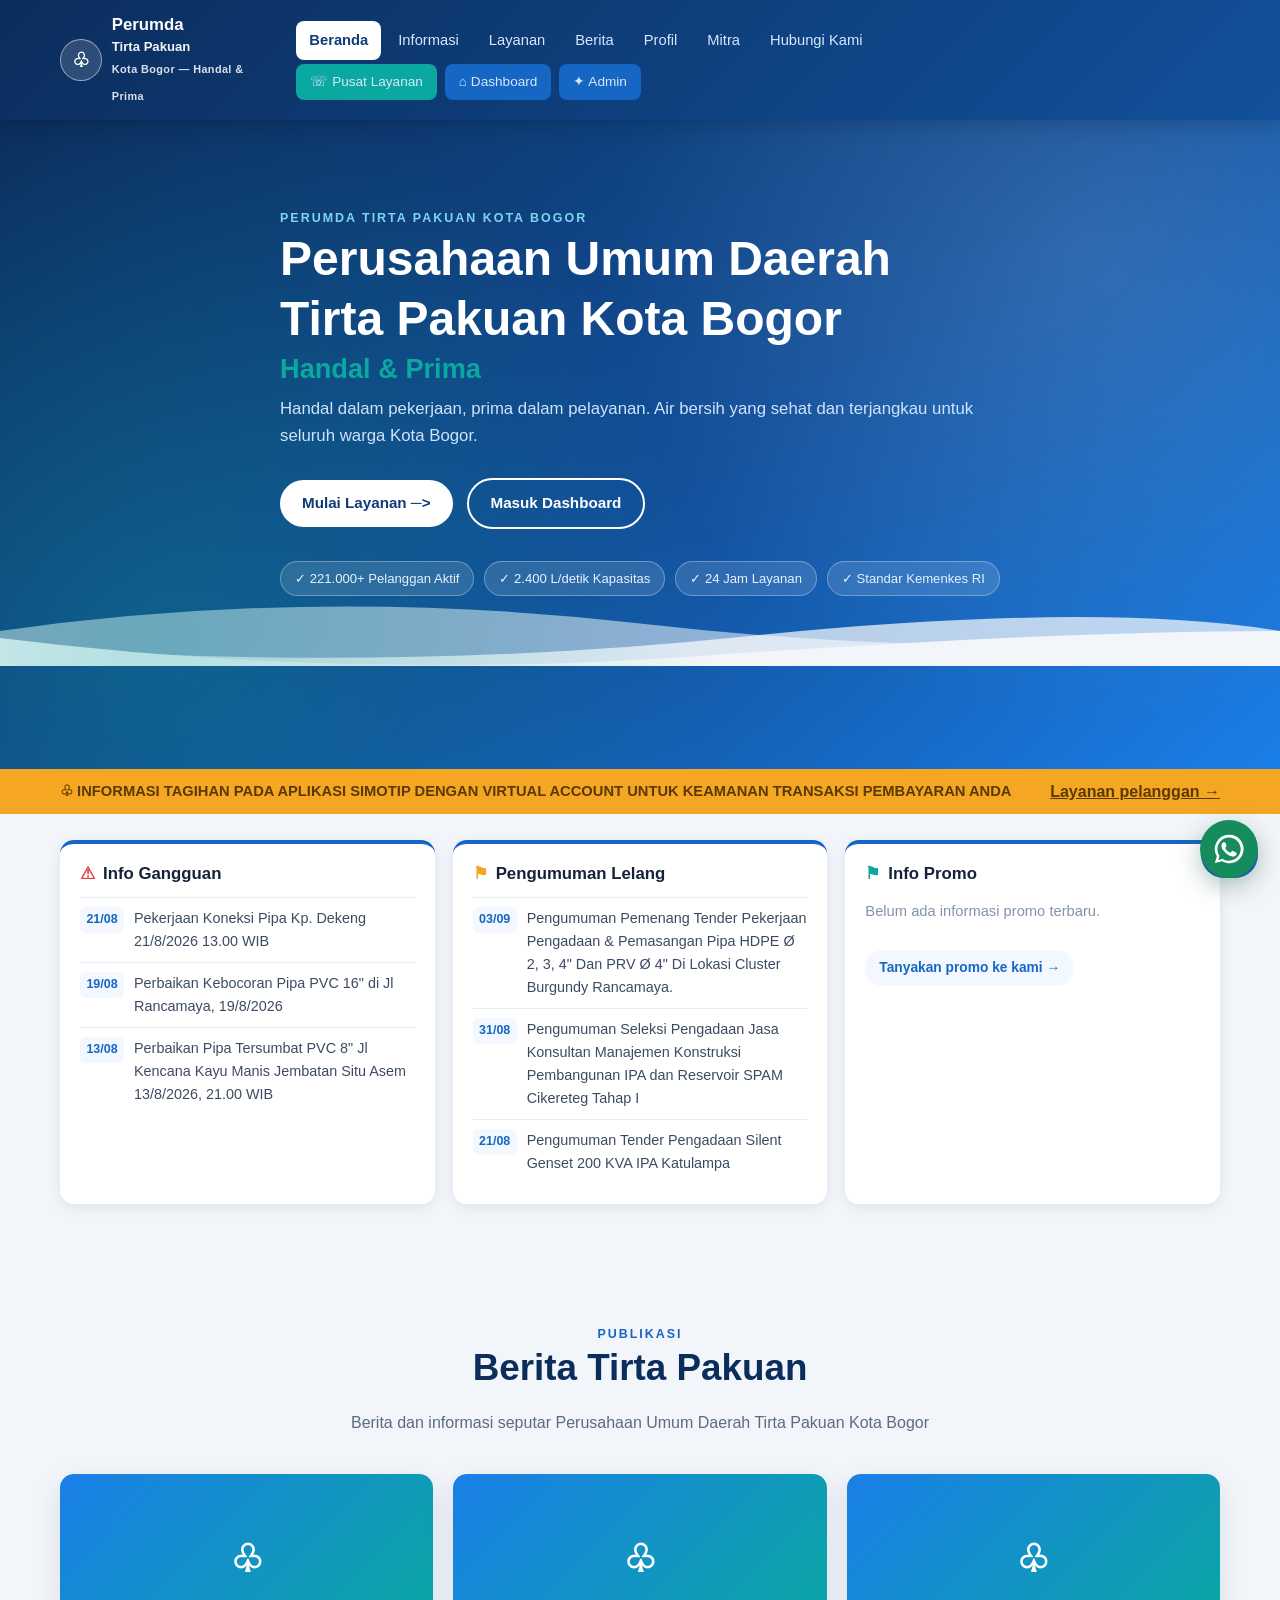
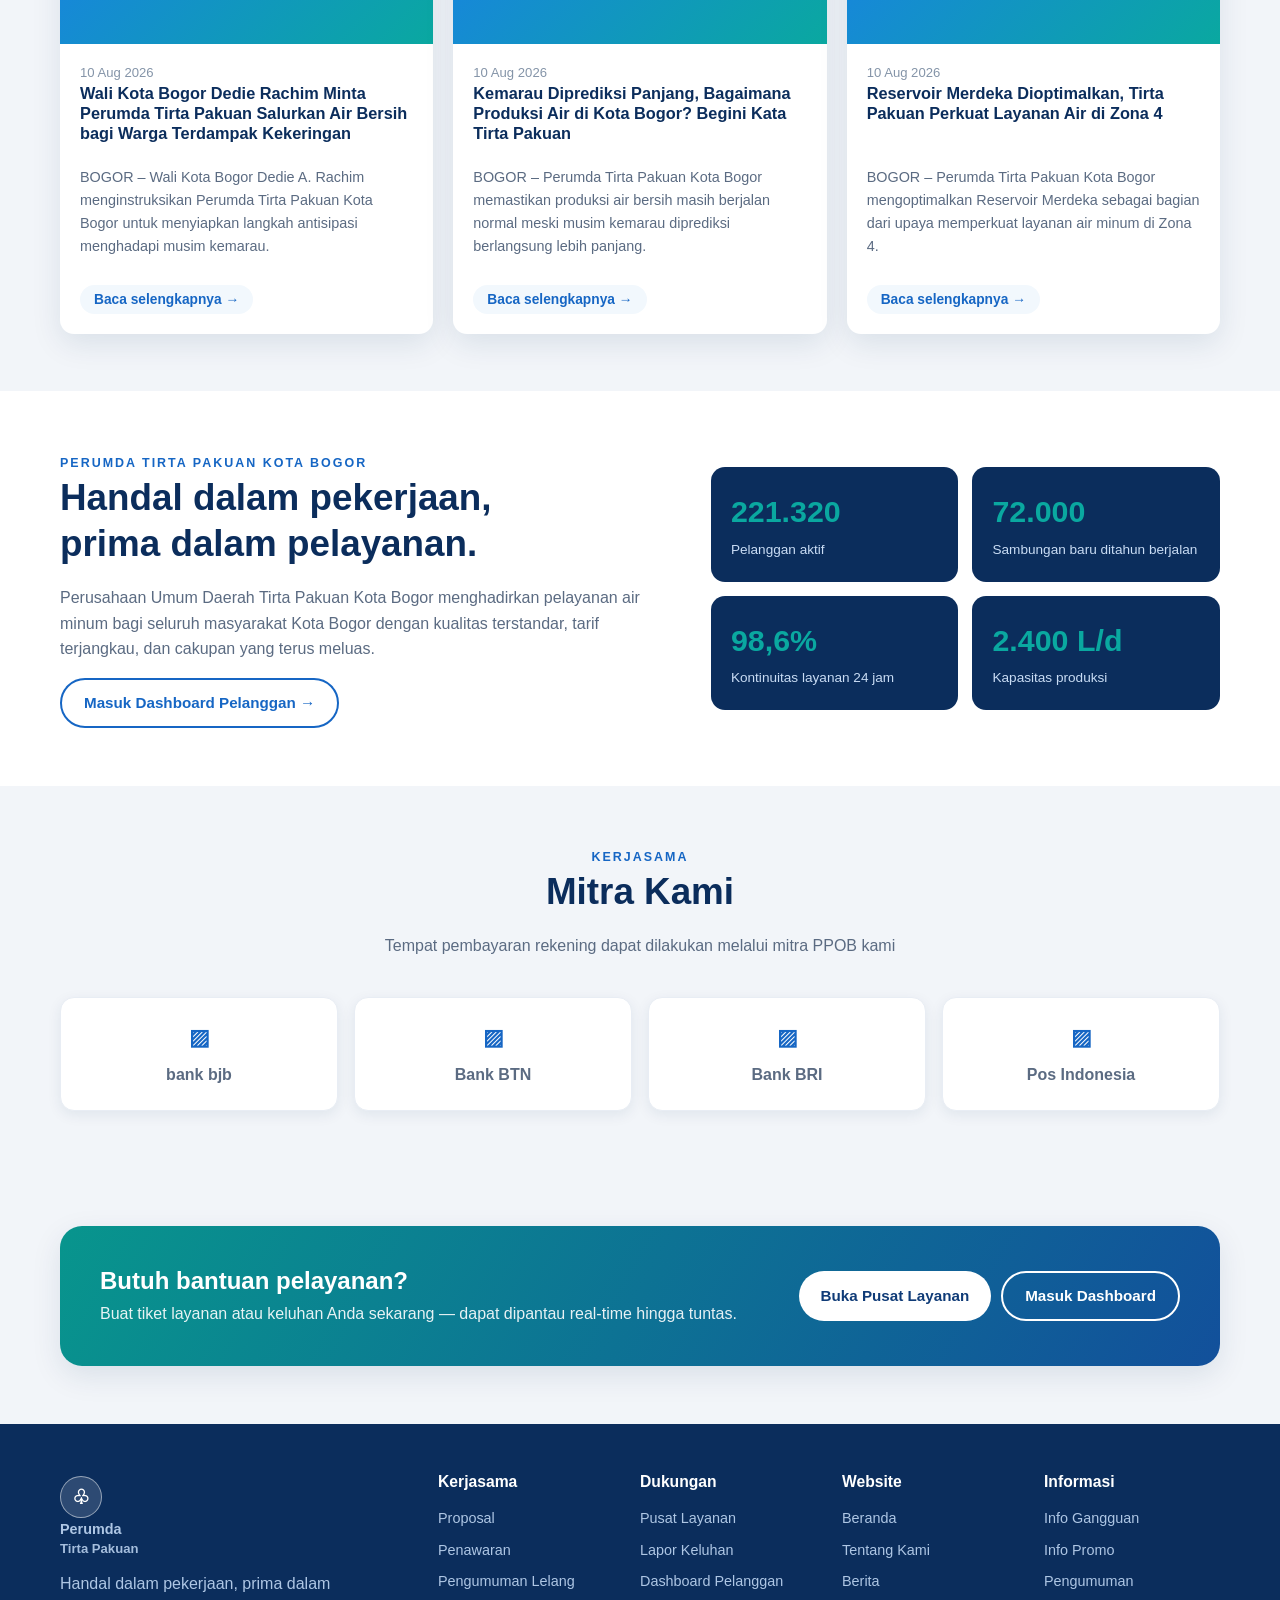
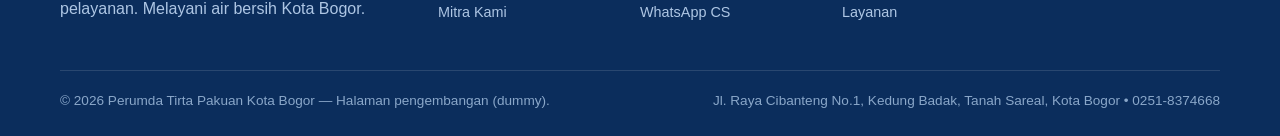
==== commit 3f81d2d6: "updateeee" ====
--- a/index.html
+++ b/index.html
@@ -26,6 +26,7 @@
       <div class="nav-actions">
         <a class="btn teal small" href="ticketing.html">☏ Pusat Layanan</a>
         <a class="btn small" href="dashboard.html">⌂ Dashboard</a>
+        <a class="btn small" href="admin.html">✦ Admin</a>
       </div>
     </nav>
   </div>
